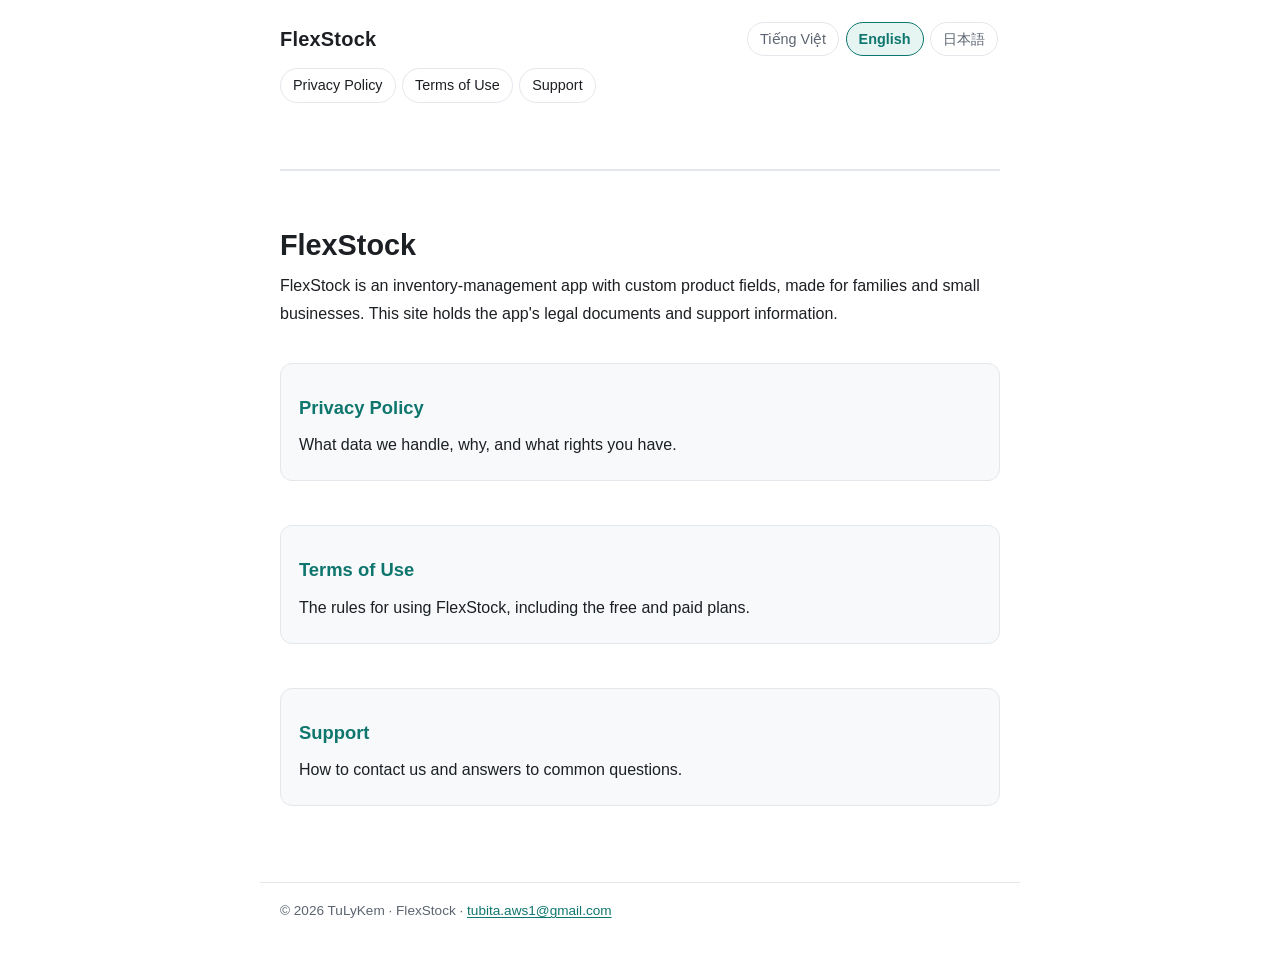
==== index.html @ 8ac3ab15 "FlexStock legal pages" ====
<!DOCTYPE html>
<html lang="en">
<head>
<meta charset="utf-8">
<meta name="viewport" content="width=device-width, initial-scale=1">
<title>FlexStock</title>
<meta name="description" content="FlexStock inventory app: privacy policy, terms of use and support.">
<link rel="stylesheet" href="style.css">
<script src="site.js"></script>
</head>
<body>
<header class="site-header">
  <a class="brand" href="index.html" data-page="index.html">FlexStock</a>
  <nav class="lang" aria-label="Language">
    <a href="#vi" data-lang-link="vi">Tiếng Việt</a>
    <a href="#en" data-lang-link="en">English</a>
    <a href="#ja" data-lang-link="ja">日本語</a>
  </nav>
</header>
<nav class="pages" aria-label="Pages">
    <a href="privacy.html" data-page="privacy.html"><span class="lbl" data-l="vi">Chính sách bảo mật</span><span class="lbl" data-l="en">Privacy Policy</span><span class="lbl" data-l="ja">プライバシーポリシー</span></a>
    <a href="terms.html" data-page="terms.html"><span class="lbl" data-l="vi">Điều khoản sử dụng</span><span class="lbl" data-l="en">Terms of Use</span><span class="lbl" data-l="ja">利用規約</span></a>
    <a href="support.html" data-page="support.html"><span class="lbl" data-l="vi">Hỗ trợ</span><span class="lbl" data-l="en">Support</span><span class="lbl" data-l="ja">サポート</span></a>
</nav>
<main>
  <section class="doc" lang="vi" data-doc-lang="vi">
<h1>FlexStock</h1>
    <p>FlexStock là ứng dụng quản lý kho/tồn kho với field sản phẩm tuỳ chỉnh, dành cho gia đình và hộ kinh doanh nhỏ. Đây là trang chứa các tài liệu pháp lý và hỗ trợ của ứng dụng.</p>
    <div class="cards">
      <a class="card" href="privacy.html" data-page="privacy.html"><h2><strong>Chính sách bảo mật</strong></h2><p>Chúng tôi xử lý dữ liệu nào, vì sao và bạn có quyền gì.</p></a>
      <a class="card" href="terms.html" data-page="terms.html"><h2><strong>Điều khoản sử dụng</strong></h2><p>Quy định khi dùng FlexStock, gói miễn phí và gói trả phí.</p></a>
      <a class="card" href="support.html" data-page="support.html"><h2><strong>Hỗ trợ</strong></h2><p>Liên hệ và các câu hỏi thường gặp.</p></a>
    </div>
  </section>
  <section class="doc" lang="en" data-doc-lang="en">
<h1>FlexStock</h1>
    <p>FlexStock is an inventory-management app with custom product fields, made for families and small businesses. This site holds the app's legal documents and support information.</p>
    <div class="cards">
      <a class="card" href="privacy.html" data-page="privacy.html"><h2><strong>Privacy Policy</strong></h2><p>What data we handle, why, and what rights you have.</p></a>
      <a class="card" href="terms.html" data-page="terms.html"><h2><strong>Terms of Use</strong></h2><p>The rules for using FlexStock, including the free and paid plans.</p></a>
      <a class="card" href="support.html" data-page="support.html"><h2><strong>Support</strong></h2><p>How to contact us and answers to common questions.</p></a>
    </div>
  </section>
  <section class="doc" lang="ja" data-doc-lang="ja">
<h1>FlexStock</h1>
    <p>FlexStockは、カスタム商品フィールドを備えた在庫管理アプリで、家庭や小規模事業者向けです。このサイトには、アプリの法的文書とサポート情報を掲載しています。</p>
    <div class="cards">
      <a class="card" href="privacy.html" data-page="privacy.html"><h2><strong>プライバシーポリシー</strong></h2><p>取り扱うデータ、その目的、お客様の権利について。</p></a>
      <a class="card" href="terms.html" data-page="terms.html"><h2><strong>利用規約</strong></h2><p>無料プラン・有料プランを含む、FlexStockのご利用ルール。</p></a>
      <a class="card" href="support.html" data-page="support.html"><h2><strong>サポート</strong></h2><p>お問い合わせ方法とよくあるご質問。</p></a>
    </div>
  </section>
</main>
<footer>
  &copy; 2026 TuLyKem &middot; FlexStock &middot;
  <a href="mailto:tubita.aws1@gmail.com">tubita.aws1@gmail.com</a>
</footer>
</body>
</html>
---- style.css ----
/* FlexStock legal site — shared styles. No external fonts or scripts (privacy-friendly, fast). */

:root {
  --bg: #ffffff;
  --fg: #1c1f23;
  --muted: #5b6470;
  --line: #e3e7ec;
  --accent: #0f766e;      /* teal, matches the app's accent colour */
  --accent-soft: #e6f4f2;
  --card: #f7f9fb;
}

@media (prefers-color-scheme: dark) {
  :root {
    --bg: #12161a;
    --fg: #e8ecf0;
    --muted: #9aa5b1;
    --line: #2a313a;
    --accent: #2dd4bf;
    --accent-soft: #14312e;
    --card: #1a2026;
  }
}

* { box-sizing: border-box; }

html { -webkit-text-size-adjust: 100%; }

body {
  margin: 0;
  background: var(--bg);
  color: var(--fg);
  font-family: -apple-system, BlinkMacSystemFont, "Segoe UI", "Hiragino Sans",
    "Hiragino Kaku Gothic ProN", "Noto Sans JP", "Noto Sans", Roboto, Helvetica, Arial, sans-serif;
  line-height: 1.7;
  font-size: 16px;
}

a { color: var(--accent); text-underline-offset: 2px; }

.site-header {
  display: flex;
  flex-wrap: wrap;
  align-items: center;
  justify-content: space-between;
  gap: 12px;
  max-width: 760px;
  margin: 0 auto;
  padding: 20px 20px 8px;
}

.brand {
  font-weight: 700;
  font-size: 1.25rem;
  letter-spacing: 0.2px;
  text-decoration: none;
  color: var(--fg);
}

.lang a, .pages a {
  display: inline-block;
  padding: 4px 12px;
  margin: 2px 2px 2px 0;
  border: 1px solid var(--line);
  border-radius: 999px;
  text-decoration: none;
  font-size: 0.9rem;
  color: var(--muted);
}

.lang a[aria-current="true"] {
  background: var(--accent-soft);
  border-color: var(--accent);
  color: var(--accent);
  font-weight: 600;
}

.pages {
  max-width: 760px;
  margin: 0 auto;
  padding: 0 20px 8px;
}

.pages a { color: var(--fg); }
.pages a.current { background: var(--accent-soft); border-color: var(--accent); color: var(--accent); font-weight: 600; }

main {
  max-width: 760px;
  margin: 0 auto;
  padding: 8px 20px 40px;
}

/* One <section class="doc"> per language. Without JavaScript all three are shown one after another;
   with JavaScript (class "js" on <html>) only the selected language is shown. */
html.js .doc { display: none; }
html.js[data-lang="vi"] .doc[data-doc-lang="vi"],
html.js[data-lang="en"] .doc[data-doc-lang="en"],
html.js[data-lang="ja"] .doc[data-doc-lang="ja"] { display: block; }

.doc + .doc { margin-top: 48px; padding-top: 32px; border-top: 2px solid var(--line); }

h1 { font-size: 1.8rem; line-height: 1.3; margin: 24px 0 8px; }
h2 { font-size: 1.15rem; margin: 28px 0 6px; }
p, li { margin: 8px 0; }
ul { padding-left: 1.25rem; }

.meta { color: var(--muted); font-size: 0.9rem; margin-top: 0; }

.card {
  background: var(--card);
  border: 1px solid var(--line);
  border-radius: 12px;
  padding: 4px 18px 14px;
  margin: 16px 0;
}

.card h2 { margin-top: 14px; }

.note {
  background: var(--accent-soft);
  border-left: 4px solid var(--accent);
  border-radius: 6px;
  padding: 8px 14px;
  margin: 14px 0;
}

footer {
  max-width: 760px;
  margin: 0 auto;
  padding: 16px 20px 40px;
  color: var(--muted);
  font-size: 0.85rem;
  border-top: 1px solid var(--line);
}

@media (max-width: 480px) {
  h1 { font-size: 1.5rem; }
}

/* Short labels that switch language together with the document (navigation buttons). */
html.js .lbl { display: none; }
html.js[data-lang="vi"] .lbl[data-l="vi"],
html.js[data-lang="en"] .lbl[data-l="en"],
html.js[data-lang="ja"] .lbl[data-l="ja"] { display: inline; }
.lbl + .lbl::before { content: " / "; }          /* only visible without JavaScript */
html.js .lbl + .lbl::before { content: none; }

.cards { display: grid; gap: 12px; margin: 20px 0; }
.cards a.card { display: block; text-decoration: none; color: var(--fg); padding: 14px 18px; }
.cards a.card strong { color: var(--accent); }
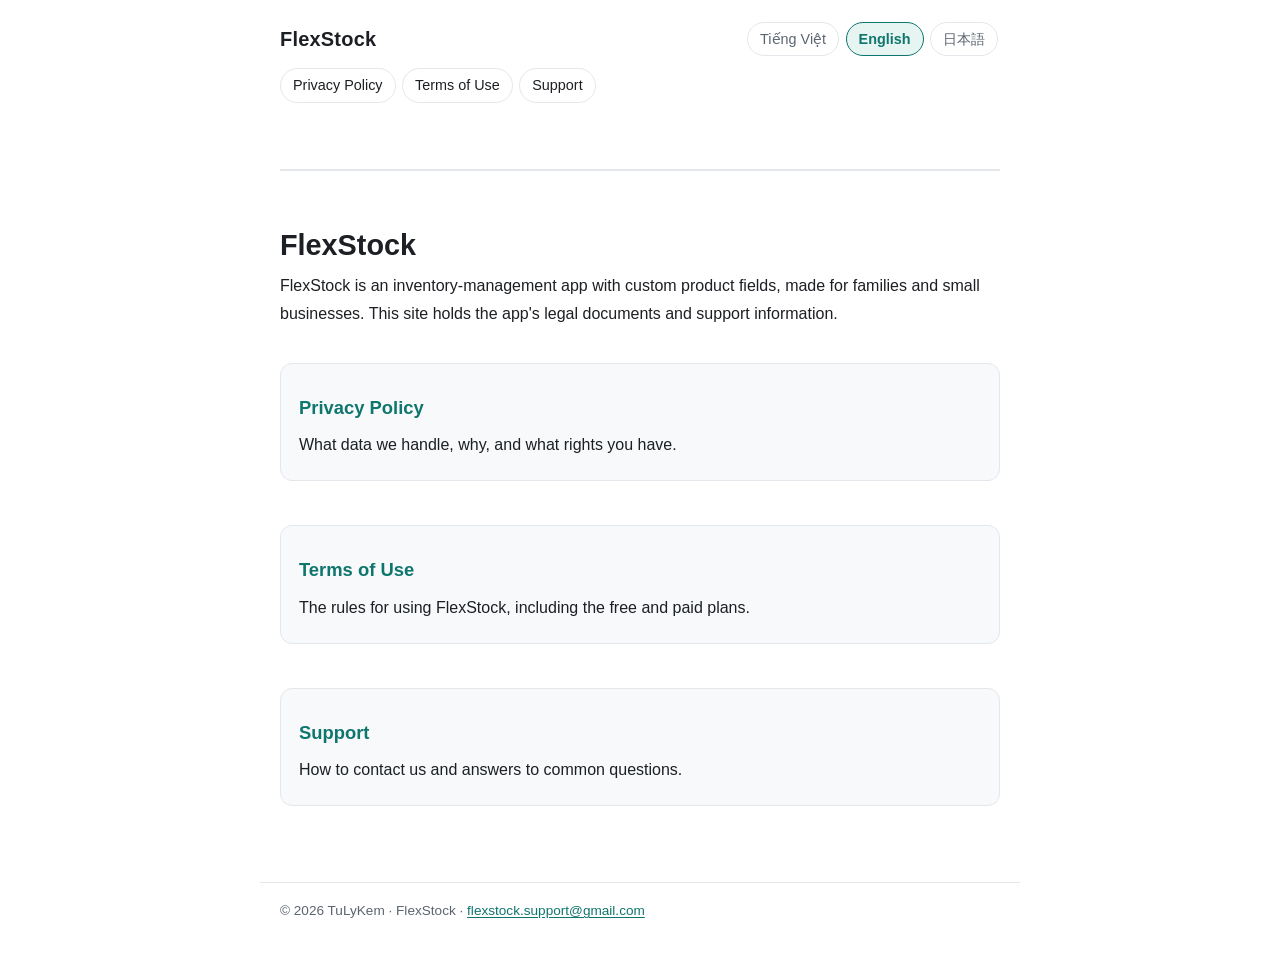
==== commit 287f90fe: "Update support contact email" ====
--- a/index.html
+++ b/index.html
@@ -53,7 +53,7 @@
 </main>
 <footer>
   &copy; 2026 TuLyKem &middot; FlexStock &middot;
-  <a href="mailto:tubita.aws1@gmail.com">tubita.aws1@gmail.com</a>
+  <a href="mailto:flexstock.support@gmail.com">flexstock.support@gmail.com</a>
 </footer>
 </body>
 </html>
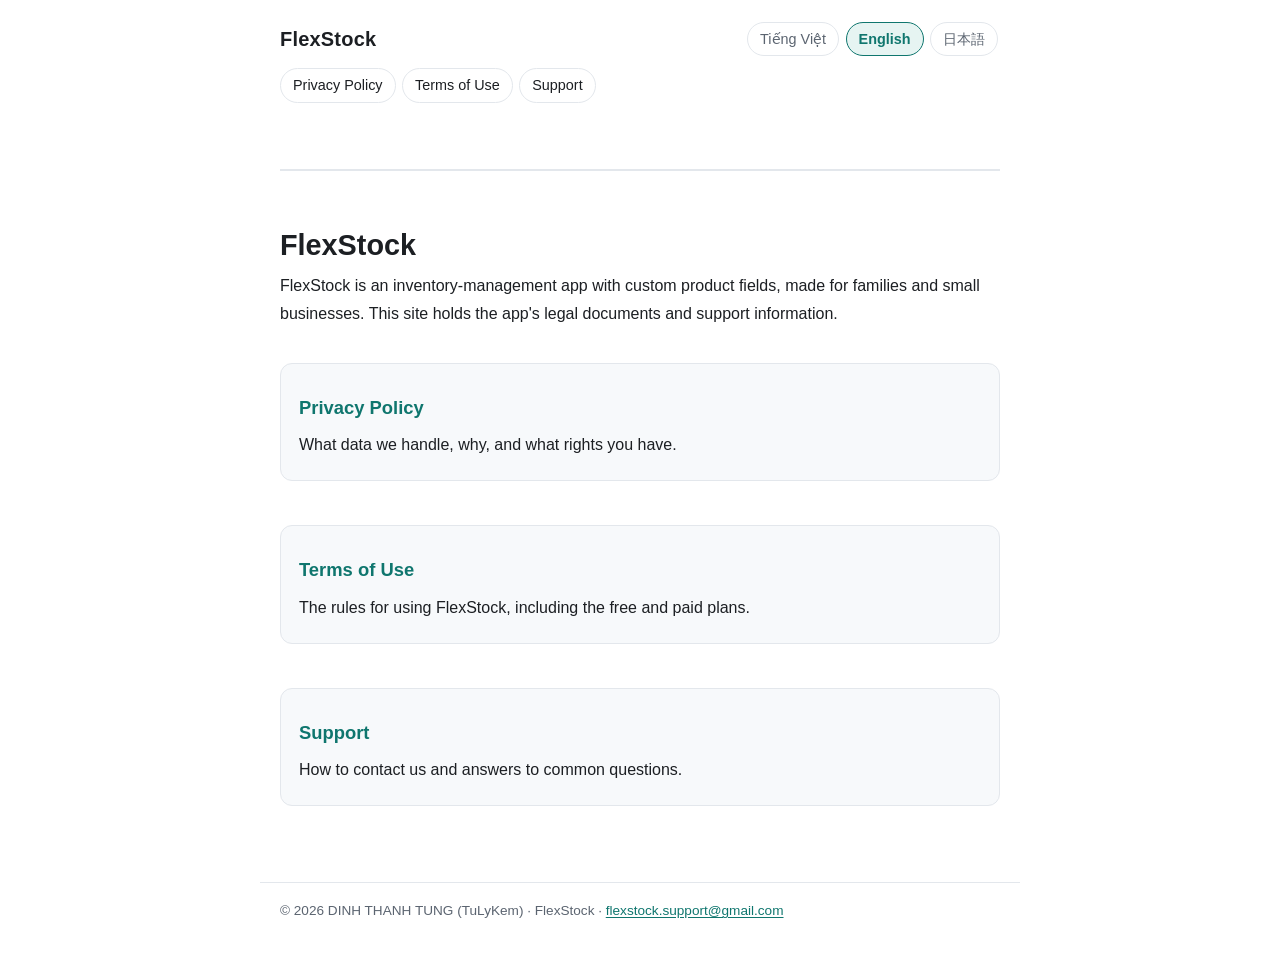
==== commit b4aabd17: "Use legal publisher name" ====
--- a/index.html
+++ b/index.html
@@ -52,7 +52,7 @@
   </section>
 </main>
 <footer>
-  &copy; 2026 TuLyKem &middot; FlexStock &middot;
+  &copy; 2026 DINH THANH TUNG (TuLyKem) &middot; FlexStock &middot;
   <a href="mailto:flexstock.support@gmail.com">flexstock.support@gmail.com</a>
 </footer>
 </body>
